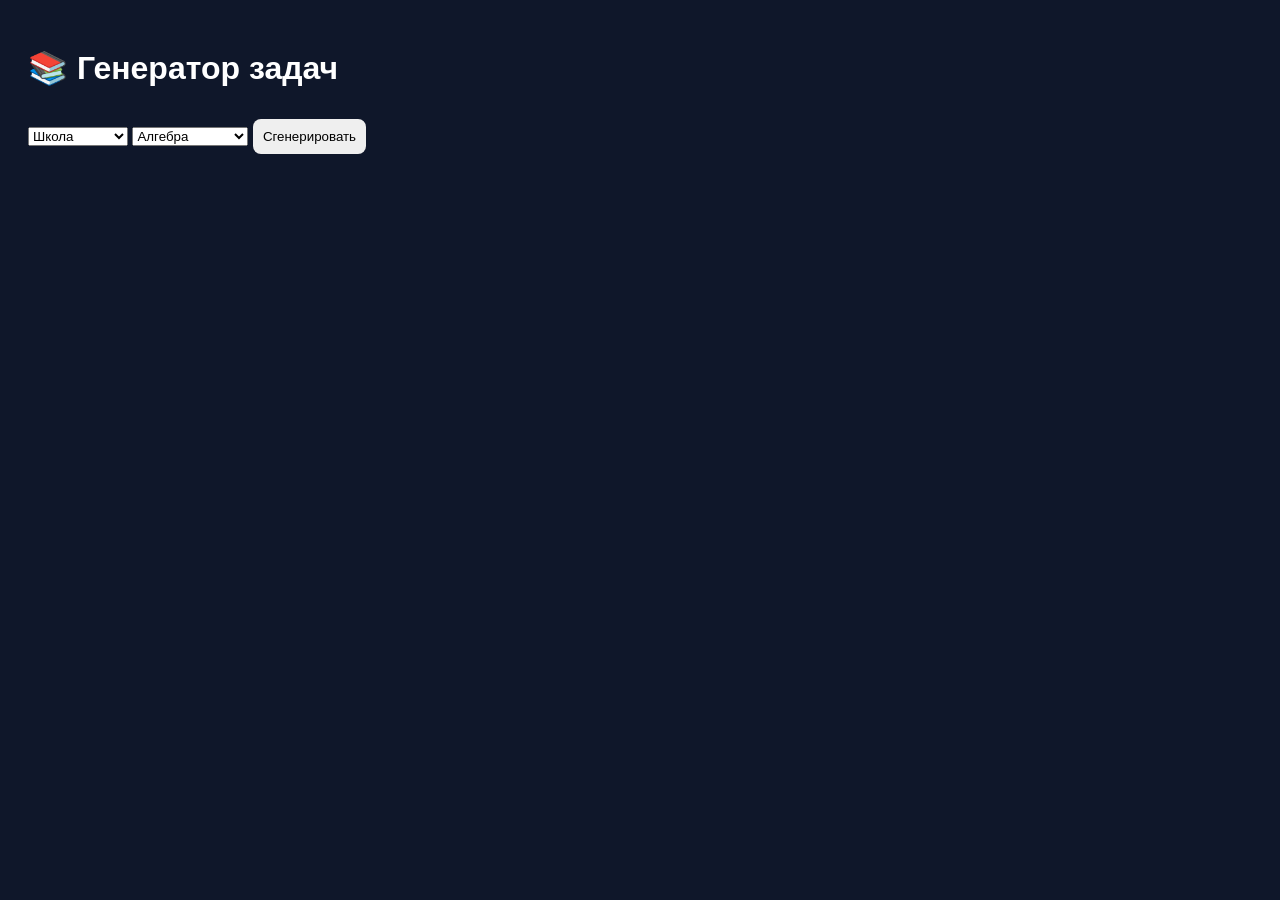
==== index.html @ 9a7d4bda "Initial commit" ====
<!DOCTYPE html>
<html lang="ru">
<head>
  <meta charset="UTF-8">
  <title>Math Generator</title>
  <link rel="stylesheet" href="style.css">
  <link rel="manifest" href="manifest.json">
</head>
<body>

<h1>📚 Генератор задач</h1>

<select id="level">
  <option value="school">Школа</option>
  <option value="university">Университет</option>
</select>

<select id="topic"></select>

<button onclick="generateTasks()">Сгенерировать</button>

<div id="tasks"></div>

<script src="app.js"></script>

<script>
if ('serviceWorker' in navigator) {
  navigator.serviceWorker.register('service-worker.js');
}
</script>

</body>
</html>
---- style.css ----
body {
  font-family: Arial;
  background: #0f172a;
  color: white;
  padding: 20px;
}

button {
  padding: 10px;
  margin-top: 10px;
  border-radius: 8px;
  border: none;
  cursor: pointer;
}

.card {
  background: #1e293b;
  padding: 15px;
  margin-top: 10px;
  border-radius: 10px;
}
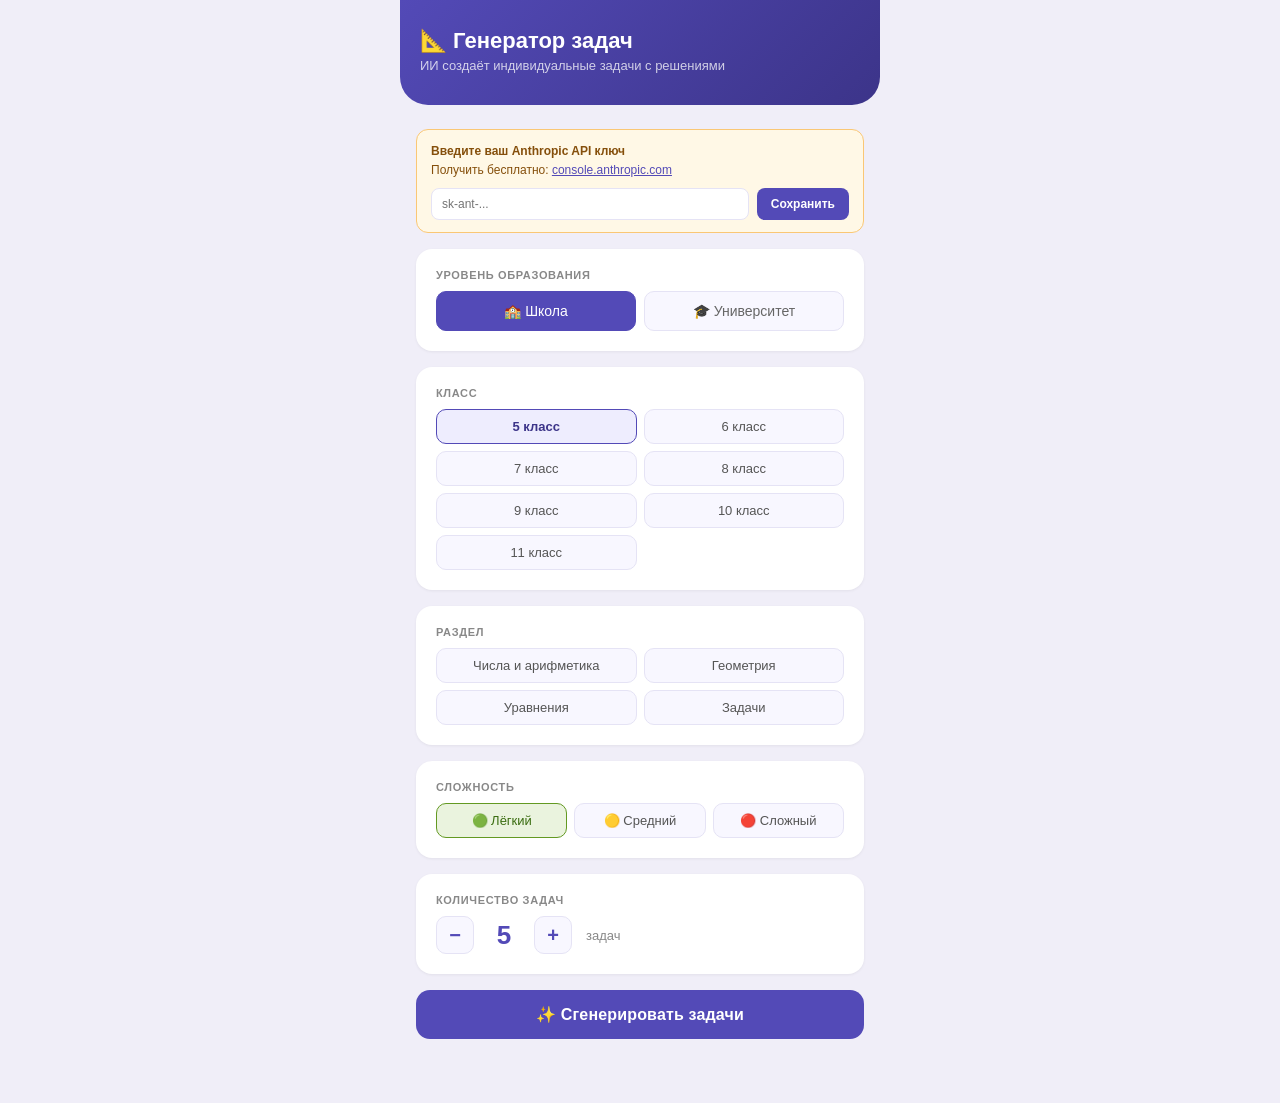
==== commit 814b60aa: "Update index.html" ====
--- a/index.html
+++ b/index.html
@@ -1,33 +1,382 @@
 <!DOCTYPE html>
 <html lang="ru">
 <head>
-  <meta charset="UTF-8">
-  <title>Math Generator</title>
-  <link rel="stylesheet" href="style.css">
-  <link rel="manifest" href="manifest.json">
+<meta charset="UTF-8">
+<meta name="viewport" content="width=device-width, initial-scale=1.0">
+<title>Генератор задач</title>
+<style>
+  *, *::before, *::after { box-sizing: border-box; margin: 0; padding: 0; }
+  body { font-family: -apple-system, BlinkMacSystemFont, 'Segoe UI', sans-serif; background: #f0eef8; min-height: 100vh; }
+  .app { max-width: 480px; margin: 0 auto; padding: 0 0 3rem; }
+
+  /* HEADER */
+  .header { background: linear-gradient(135deg, #534AB7 0%, #3C3489 100%); padding: 1.75rem 1.25rem 2rem; border-radius: 0 0 28px 28px; color: white; margin-bottom: 1.5rem; }
+  .header h1 { font-size: 22px; font-weight: 600; margin-bottom: 4px; }
+  .header p { font-size: 13px; opacity: 0.75; }
+
+  /* CARDS */
+  .card { background: white; border-radius: 16px; padding: 1.25rem; margin: 0 1rem 1rem; box-shadow: 0 1px 3px rgba(0,0,0,0.06); }
+  .card-label { font-size: 11px; font-weight: 600; color: #888; text-transform: uppercase; letter-spacing: 0.06em; margin-bottom: 10px; }
+
+  /* TOGGLE */
+  .toggle-row { display: grid; grid-template-columns: 1fr 1fr; gap: 8px; }
+  .toggle-btn { padding: 11px; border: 1.5px solid #e5e3f5; border-radius: 10px; background: #f8f7ff; font-size: 14px; font-weight: 500; cursor: pointer; transition: all 0.15s; color: #666; }
+  .toggle-btn.active { background: #534AB7; color: white; border-color: #534AB7; }
+
+  /* CHIPS */
+  .chips-grid { display: grid; grid-template-columns: 1fr 1fr; gap: 7px; }
+  .chip { padding: 9px 10px; border: 1.5px solid #e5e3f5; border-radius: 10px; background: #f8f7ff; font-size: 13px; cursor: pointer; transition: all 0.15s; text-align: center; color: #555; }
+  .chip.active { background: #eeedfe; border-color: #534AB7; color: #3C3489; font-weight: 600; }
+  .chip:hover { border-color: #AFA9EC; }
+
+  /* TOPIC PILLS */
+  .pills { display: flex; flex-wrap: wrap; gap: 7px; }
+  .pill { padding: 7px 13px; border: 1.5px solid #e5e3f5; border-radius: 20px; background: #f8f7ff; font-size: 13px; cursor: pointer; transition: all 0.15s; color: #555; }
+  .pill.active { background: #534AB7; color: white; border-color: #534AB7; }
+
+  /* DIFFICULTY */
+  .diff-row { display: grid; grid-template-columns: 1fr 1fr 1fr; gap: 7px; }
+  .diff-btn { padding: 9px 6px; border: 1.5px solid #e5e3f5; border-radius: 10px; background: #f8f7ff; font-size: 13px; cursor: pointer; text-align: center; color: #555; transition: all 0.15s; font-weight: 500; }
+  .diff-btn.easy.active { background: #eaf3de; border-color: #639922; color: #3B6D11; }
+  .diff-btn.medium.active { background: #faeeda; border-color: #BA7517; color: #854F0B; }
+  .diff-btn.hard.active { background: #fcebeb; border-color: #E24B4A; color: #A32D2D; }
+
+  /* COUNTER */
+  .counter-row { display: flex; align-items: center; gap: 14px; }
+  .counter-btn { width: 38px; height: 38px; border: 1.5px solid #e5e3f5; border-radius: 10px; background: #f8f7ff; font-size: 20px; cursor: pointer; display: flex; align-items: center; justify-content: center; color: #534AB7; font-weight: 600; flex-shrink: 0; transition: all 0.15s; }
+  .counter-btn:hover { background: #eeedfe; border-color: #534AB7; }
+  .counter-val { font-size: 26px; font-weight: 700; color: #534AB7; min-width: 32px; text-align: center; }
+  .counter-desc { font-size: 13px; color: #888; }
+
+  /* GENERATE BUTTON */
+  .gen-btn { display: block; width: calc(100% - 2rem); margin: 0 1rem 1rem; padding: 15px; background: #534AB7; color: white; border: none; border-radius: 14px; font-size: 16px; font-weight: 600; cursor: pointer; transition: all 0.15s; letter-spacing: 0.01em; }
+  .gen-btn:hover { background: #3C3489; transform: translateY(-1px); box-shadow: 0 4px 12px rgba(83,74,183,0.3); }
+  .gen-btn:active { transform: translateY(0); }
+  .gen-btn:disabled { opacity: 0.55; cursor: not-allowed; transform: none; box-shadow: none; }
+
+  /* RESULTS */
+  .results-header { display: flex; align-items: center; justify-content: space-between; padding: 0 1rem; margin-bottom: 0.75rem; }
+  .results-title { font-size: 15px; font-weight: 600; color: #333; }
+  .copy-all-btn { font-size: 12px; padding: 6px 13px; border: 1.5px solid #e5e3f5; border-radius: 8px; background: white; cursor: pointer; color: #666; font-weight: 500; transition: all 0.15s; }
+  .copy-all-btn:hover { border-color: #534AB7; color: #534AB7; }
+
+  /* TASK CARD */
+  .task-card { background: white; border-radius: 16px; padding: 1.1rem 1.25rem; margin: 0 1rem 10px; box-shadow: 0 1px 3px rgba(0,0,0,0.06); }
+  .task-num { font-size: 11px; font-weight: 700; color: #534AB7; margin-bottom: 7px; text-transform: uppercase; letter-spacing: 0.06em; }
+  .task-text { font-size: 14px; line-height: 1.65; color: #222; margin-bottom: 12px; }
+  .sol-toggle { background: none; border: none; padding: 0; font-size: 13px; color: #534AB7; cursor: pointer; display: flex; align-items: center; gap: 5px; font-weight: 500; }
+  .sol-box { background: #f8f7ff; border-radius: 10px; padding: 12px 14px; margin-top: 10px; font-size: 13px; line-height: 1.75; color: #333; display: none; border-left: 3px solid #534AB7; }
+  .sol-box.open { display: block; }
+
+  /* LOADING */
+  .loading-card { background: white; border-radius: 16px; padding: 1.25rem; margin: 0 1rem 10px; box-shadow: 0 1px 3px rgba(0,0,0,0.06); display: flex; align-items: center; gap: 14px; }
+  .spinner { width: 22px; height: 22px; border: 2.5px solid #eeedfe; border-top-color: #534AB7; border-radius: 50%; animation: spin 0.8s linear infinite; flex-shrink: 0; }
+  @keyframes spin { to { transform: rotate(360deg); } }
+  .loading-txt { font-size: 13px; color: #999; }
+
+  /* ERROR */
+  .error-box { background: #fcebeb; border: 1.5px solid #f09595; border-radius: 12px; padding: 12px 14px; font-size: 13px; color: #A32D2D; margin: 0 1rem 1rem; display: none; }
+
+  /* BADGE */
+  .badge { display: inline-block; font-size: 11px; padding: 2px 8px; border-radius: 10px; font-weight: 600; margin-left: 6px; vertical-align: middle; }
+  .badge-easy { background: #eaf3de; color: #3B6D11; }
+  .badge-medium { background: #faeeda; color: #854F0B; }
+  .badge-hard { background: #fcebeb; color: #A32D2D; }
+
+  /* API KEY INFO */
+  .api-notice { background: #fff8e6; border: 1.5px solid #FAC775; border-radius: 12px; padding: 12px 14px; font-size: 12px; color: #854F0B; margin: 0 1rem 1rem; line-height: 1.6; }
+  .api-notice strong { font-weight: 600; }
+  .api-key-row { display: flex; gap: 8px; margin-top: 8px; }
+  .api-key-input { flex: 1; padding: 8px 10px; border: 1.5px solid #e5e3f5; border-radius: 8px; font-size: 12px; color: #333; outline: none; }
+  .api-key-input:focus { border-color: #534AB7; }
+  .api-key-save { padding: 8px 14px; background: #534AB7; color: white; border: none; border-radius: 8px; font-size: 12px; cursor: pointer; font-weight: 600; }
+</style>
 </head>
 <body>
-
-<h1>📚 Генератор задач</h1>
-
-<select id="level">
-  <option value="school">Школа</option>
-  <option value="university">Университет</option>
-</select>
-
-<select id="topic"></select>
-
-<button onclick="generateTasks()">Сгенерировать</button>
-
-<div id="tasks"></div>
-
-<script src="app.js"></script>
+<div class="app">
+
+  <div class="header">
+    <h1>📐 Генератор задач</h1>
+    <p>ИИ создаёт индивидуальные задачи с решениями</p>
+  </div>
+
+  <!-- API KEY NOTICE -->
+  <div class="api-notice" id="api-notice">
+    <strong>Введите ваш Anthropic API ключ</strong><br>
+    Получить бесплатно: <a href="https://console.anthropic.com" target="_blank" style="color:#534AB7">console.anthropic.com</a>
+    <div class="api-key-row">
+      <input class="api-key-input" type="password" id="api-key-input" placeholder="sk-ant-..." />
+      <button class="api-key-save" onclick="saveKey()">Сохранить</button>
+    </div>
+  </div>
+
+  <!-- LEVEL -->
+  <div class="card">
+    <div class="card-label">Уровень образования</div>
+    <div class="toggle-row">
+      <button class="toggle-btn active" onclick="setLevel('school',this)">🏫 Школа</button>
+      <button class="toggle-btn" onclick="setLevel('uni',this)">🎓 Университет</button>
+    </div>
+  </div>
+
+  <!-- GRADE -->
+  <div class="card">
+    <div class="card-label" id="grade-label">Класс</div>
+    <div class="chips-grid" id="grade-chips"></div>
+  </div>
+
+  <!-- SECTION -->
+  <div class="card">
+    <div class="card-label">Раздел</div>
+    <div class="chips-grid" id="section-chips"></div>
+  </div>
+
+  <!-- TOPIC -->
+  <div class="card" id="topic-card">
+    <div class="card-label">Тема</div>
+    <div class="pills" id="topic-pills"></div>
+  </div>
+
+  <!-- DIFFICULTY -->
+  <div class="card">
+    <div class="card-label">Сложность</div>
+    <div class="diff-row">
+      <button class="diff-btn easy active" onclick="setDiff('easy',this)">🟢 Лёгкий</button>
+      <button class="diff-btn medium" onclick="setDiff('medium',this)">🟡 Средний</button>
+      <button class="diff-btn hard" onclick="setDiff('hard',this)">🔴 Сложный</button>
+    </div>
+  </div>
+
+  <!-- COUNT -->
+  <div class="card">
+    <div class="card-label">Количество задач</div>
+    <div class="counter-row">
+      <button class="counter-btn" onclick="changeCount(-1)">−</button>
+      <span class="counter-val" id="count-val">5</span>
+      <button class="counter-btn" onclick="changeCount(1)">+</button>
+      <span class="counter-desc">задач</span>
+    </div>
+  </div>
+
+  <div class="error-box" id="error-box"></div>
+
+  <button class="gen-btn" id="gen-btn" onclick="generate()">✨ Сгенерировать задачи</button>
+
+  <div id="results-area"></div>
+
+</div>
 
 <script>
-if ('serviceWorker' in navigator) {
-  navigator.serviceWorker.register('service-worker.js');
-}
+const SCHOOL_DATA = {
+  '5 класс': { sections: ['Числа и арифметика','Геометрия','Уравнения','Задачи'], topics: { 'Числа и арифметика': ['Дроби','Проценты','Натуральные числа','Делители и кратные'], 'Геометрия': ['Периметр и площадь','Углы','Прямоугольник','Треугольник'], 'Уравнения': ['Простые уравнения','Неравенства'], 'Задачи': ['Задачи на движение','Задачи на работу','Задачи на смеси'] } },
+  '6 класс': { sections: ['Дроби','Пропорции','Геометрия','Координаты'], topics: { 'Дроби': ['Обыкновенные дроби','Смешанные числа','Десятичные дроби'], 'Пропорции': ['Пропорция','Прямая пропорциональность','Обратная пропорциональность'], 'Геометрия': ['Площади фигур','Объём прямоугольника'], 'Координаты': ['Координатная плоскость','Симметрия'] } },
+  '7 класс': { sections: ['Алгебра','Геометрия','Линейные функции'], topics: { 'Алгебра': ['Одночлены','Многочлены','Степени'], 'Геометрия': ['Треугольники','Параллельные прямые','Окружность'], 'Линейные функции': ['График функции','Линейное уравнение'] } },
+  '8 класс': { sections: ['Квадратные уравнения','Геометрия','Дробные выражения'], topics: { 'Квадратные уравнения': ['Дискриминант','Теорема Виета','Неполные уравнения'], 'Геометрия': ['Подобие треугольников','Четырёхугольники','Теорема Пифагора'], 'Дробные выражения': ['Алгебраические дроби','Упрощение выражений'] } },
+  '9 класс': { sections: ['Функции','Прогрессии','Геометрия','Вероятность'], topics: { 'Функции': ['Квадратичная функция','Система уравнений'], 'Прогрессии': ['Арифметическая прогрессия','Геометрическая прогрессия'], 'Геометрия': ['Вписанные углы','Площади'], 'Вероятность': ['Комбинаторика','Вероятность события'] } },
+  '10 класс': { sections: ['Тригонометрия','Степени и логарифмы','Начала анализа'], topics: { 'Тригонометрия': ['Синус и косинус','Тангенс и котангенс','Тригонометрические уравнения'], 'Степени и логарифмы': ['Степень с дробным показателем','Корни n-й степени','Логарифмы'], 'Начала анализа': ['Предел функции','Производная'] } },
+  '11 класс': { sections: ['Производная','Интеграл','Уравнения','Стереометрия'], topics: { 'Производная': ['Правила дифференцирования','Экстремумы функции','Задачи на оптимизацию'], 'Интеграл': ['Первообразная','Определённый интеграл','Площадь фигуры'], 'Уравнения': ['Показательные уравнения','Логарифмические уравнения'], 'Стереометрия': ['Многогранники','Тела вращения','Объёмы'] } }
+};
+
+const UNI_DATA = {
+  '1 курс': { sections: ['Математический анализ','Линейная алгебра','Аналитическая геометрия'], topics: { 'Математический анализ': ['Пределы последовательностей','Производные','Интегралы'], 'Линейная алгебра': ['Матрицы','Определители','СЛУ методом Гаусса'], 'Аналитическая геометрия': ['Прямые и плоскости','Кривые второго порядка'] } },
+  '2 курс': { sections: ['Диффуравнения','Теория вероятностей','Кратные интегралы'], topics: { 'Диффуравнения': ['ОДУ первого порядка','ОДУ высших порядков','Системы ОДУ'], 'Теория вероятностей': ['Случайные события','Случайные величины','ЦПТ'], 'Кратные интегралы': ['Двойные интегралы','Тройные интегралы'] } },
+  '3 курс': { sections: ['Комплексный анализ','Ряды','Функции нескольких переменных'], topics: { 'Комплексный анализ': ['Комплексные числа','Аналитические функции'], 'Ряды': ['Числовые ряды','Ряды Фурье'], 'Функции нескольких переменных': ['Частные производные','Экстремумы'] } },
+  '4 курс': { sections: ['Функциональный анализ','Топология','Матфизика'], topics: { 'Функциональный анализ': ['Банаховы пространства','Линейные операторы'], 'Топология': ['Метрические пространства','Непрерывность'], 'Матфизика': ['УЧП','Краевые задачи'] } }
+};
+
+let state = { level: 'school', grade: '5 класс', section: null, topic: null, difficulty: 'easy', count: 5 };
+let apiKey = localStorage.getItem('math_api_key') || '';
+
+function init() {
+  if (apiKey) { document.getElementById('api-notice').style.display = 'none'; document.getElementById('api-key-input').value = apiKey; }
+  renderGrades(); renderSections(); renderTopics();
+}
+
+function saveKey() {
+  const val = document.getElementById('api-key-input').value.trim();
+  if (!val) return;
+  apiKey = val;
+  localStorage.setItem('math_api_key', val);
+  document.getElementById('api-notice').style.display = 'none';
+}
+
+function getData() { return state.level === 'school' ? SCHOOL_DATA : UNI_DATA; }
+
+function setLevel(level, btn) {
+  state.level = level; state.grade = level === 'school' ? '5 класс' : '1 курс'; state.section = null; state.topic = null;
+  document.querySelectorAll('.toggle-btn').forEach(b => b.classList.remove('active')); btn.classList.add('active');
+  document.getElementById('grade-label').textContent = level === 'school' ? 'Класс' : 'Курс';
+  renderGrades(); renderSections(); renderTopics();
+}
+
+function setDiff(d, btn) {
+  state.difficulty = d;
+  document.querySelectorAll('.diff-btn').forEach(b => b.classList.remove('active')); btn.classList.add('active');
+}
+
+function changeCount(d) { state.count = Math.max(1, Math.min(15, state.count + d)); document.getElementById('count-val').textContent = state.count; }
+
+function renderGrades() {
+  const grades = Object.keys(getData());
+  document.getElementById('grade-chips').innerHTML = grades.map(g =>
+    `<button class="chip${g===state.grade?' active':''}" onclick="selectGrade('${g}',this)">${g}</button>`
+  ).join('');
+}
+
+function selectGrade(g, btn) {
+  state.grade = g; state.section = null; state.topic = null;
+  document.querySelectorAll('#grade-chips .chip').forEach(b => b.classList.remove('active')); btn.classList.add('active');
+  renderSections(); renderTopics();
+}
+
+function renderSections() {
+  const d = getData()[state.grade];
+  if (!d) return;
+  document.getElementById('section-chips').innerHTML = d.sections.map(s =>
+    `<button class="chip${s===state.section?' active':''}" onclick="selectSection('${esc(s)}',this)">${s}</button>`
+  ).join('');
+}
+
+function selectSection(s, btn) {
+  state.section = s; state.topic = null;
+  document.querySelectorAll('#section-chips .chip').forEach(b => b.classList.remove('active')); btn.classList.add('active');
+  renderTopics();
+}
+
+function renderTopics() {
+  const d = getData()[state.grade];
+  const card = document.getElementById('topic-card');
+  if (!d || !state.section || !d.topics[state.section]) { document.getElementById('topic-pills').innerHTML = ''; card.style.display = 'none'; return; }
+  card.style.display = 'block';
+  document.getElementById('topic-pills').innerHTML = d.topics[state.section].map(t =>
+    `<button class="pill${t===state.topic?' active':''}" onclick="selectTopic('${esc(t)}',this)">${t}</button>`
+  ).join('');
+}
+
+function selectTopic(t, btn) {
+  state.topic = t;
+  document.querySelectorAll('#topic-pills .pill').forEach(b => b.classList.remove('active')); btn.classList.add('active');
+}
+
+function esc(s) { return s.replace(/'/g, "\\'"); }
+
+function showError(msg) {
+  const el = document.getElementById('error-box');
+  el.textContent = msg; el.style.display = 'block';
+  setTimeout(() => el.style.display = 'none', 5000);
+}
+
+async function generate() {
+  if (!apiKey) { showError('Введите Anthropic API ключ выше'); document.getElementById('api-notice').style.display = 'block'; return; }
+  if (!state.section) { showError('Выберите раздел математики'); return; }
+
+  const topicStr = state.topic || state.section;
+  const levelStr = state.level === 'school' ? `школа, ${state.grade}` : `университет, ${state.grade}`;
+  const diffMap = { easy: 'лёгкий', medium: 'средний', hard: 'сложный' };
+
+  document.getElementById('gen-btn').disabled = true;
+  document.getElementById('gen-btn').textContent = '⏳ Генерирую...';
+  document.getElementById('error-box').style.display = 'none';
+
+  document.getElementById('results-area').innerHTML = Array.from({length: state.count}, (_, i) => `
+    <div class="loading-card">
+      <div class="spinner"></div>
+      <div class="loading-txt">Создаю задачу ${i + 1}...</div>
+    </div>
+  `).join('');
+
+  const prompt = `Ты опытный учитель математики. Сгенерируй ровно ${state.count} индивидуальных математических задач.
+
+Параметры:
+- Уровень: ${levelStr}
+- Тема: ${topicStr} (раздел: ${state.section})
+- Сложность: ${diffMap[state.difficulty]}
+
+Требования:
+1. Каждая задача уникальная, соответствует теме и уровню
+2. Конкретные числа, реалистичные условия
+3. Подробное пошаговое решение с пояснениями и финальным ответом
+
+Ответь ТОЛЬКО JSON без markdown:
+{"tasks":[{"question":"текст задачи","solution":"пошаговое решение\\nШаг 1: ...\\nШаг 2: ...\\nОтвет: ..."}]}`;
+
+  try {
+    const res = await fetch('https://api.anthropic.com/v1/messages', {
+      method: 'POST',
+      headers: {
+        'Content-Type': 'application/json',
+        'x-api-key': apiKey,
+        'anthropic-version': '2023-06-01',
+        'anthropic-dangerous-direct-browser-access': 'true'
+      },
+      body: JSON.stringify({
+        model: 'claude-sonnet-4-20250514',
+        max_tokens: 4000,
+        messages: [{ role: 'user', content: prompt }]
+      })
+    });
+
+    if (!res.ok) {
+      const err = await res.json();
+      throw new Error(err.error?.message || `HTTP ${res.status}`);
+    }
+
+    const data = await res.json();
+    const text = data.content.map(i => i.text || '').join('');
+    const clean = text.replace(/```json|```/g, '').trim();
+    const parsed = JSON.parse(clean);
+
+    renderResults(parsed.tasks, topicStr);
+  } catch (e) {
+    document.getElementById('results-area').innerHTML = '';
+    showError('Ошибка: ' + e.message);
+  }
+
+  document.getElementById('gen-btn').disabled = false;
+  document.getElementById('gen-btn').textContent = '✨ Сгенерировать задачи';
+}
+
+function renderResults(tasks, topic) {
+  const diffBadgeMap = { easy: 'badge-easy">Лёгкий', medium: 'badge-medium">Средний', hard: 'badge-hard">Сложный' };
+  window._allTasks = tasks;
+
+  document.getElementById('results-area').innerHTML = `
+    <div class="results-header">
+      <span class="results-title">${topic} <span class="badge ${diffBadgeMap[state.difficulty]}</span></span>
+      <button class="copy-all-btn" onclick="copyAll()">📋 Копировать всё</button>
+    </div>
+    ${tasks.map((t, i) => `
+      <div class="task-card">
+        <div class="task-num">Задача ${i + 1}</div>
+        <div class="task-text">${t.question}</div>
+        <button class="sol-toggle" onclick="toggleSol(${i},this)">
+          <span>▶</span> Показать решение
+        </button>
+        <div class="sol-box" id="sol-${i}">${t.solution.replace(/\n/g, '<br>')}</div>
+      </div>
+    `).join('')}
+  `;
+}
+
+function toggleSol(i, btn) {
+  const box = document.getElementById('sol-' + i);
+  const open = box.classList.toggle('open');
+  btn.querySelector('span').textContent = open ? '▼' : '▶';
+  btn.innerHTML = btn.innerHTML.replace(/Показать|Скрыть/, open ? 'Скрыть' : 'Показать');
+}
+
+function copyAll() {
+  if (!window._allTasks) return;
+  const text = window._allTasks.map((t, i) => `Задача ${i + 1}\n${t.question}\n\nРешение:\n${t.solution}`).join('\n\n---\n\n');
+  navigator.clipboard.writeText(text).then(() => {
+    const btn = document.querySelector('.copy-all-btn');
+    const orig = btn.textContent;
+    btn.textContent = '✅ Скопировано!';
+    setTimeout(() => btn.textContent = orig, 2000);
+  });
+}
+
+init();
 </script>
-
 </body>
-</html>+</html>
